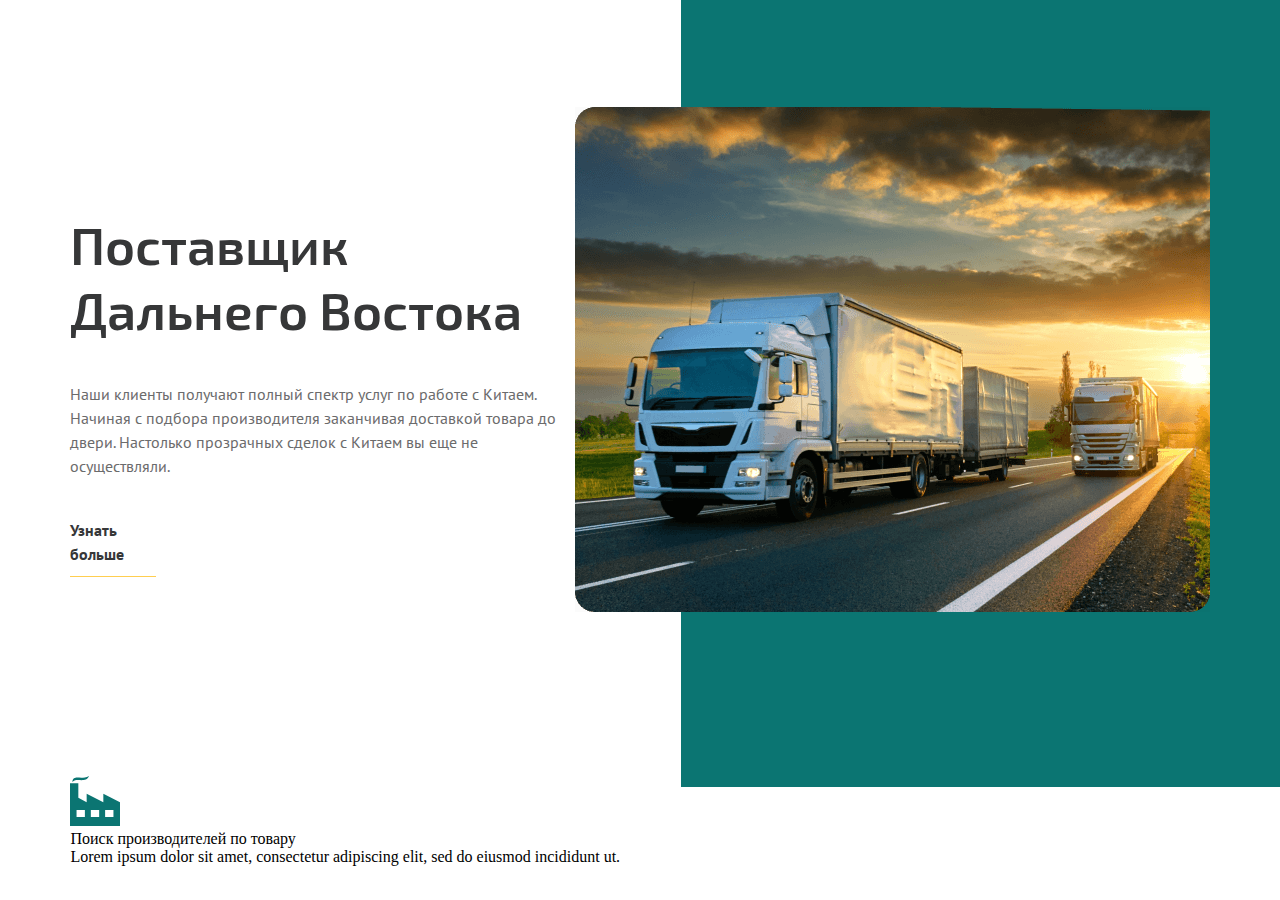
==== index.html @ 2aefa434 "first commit" ====
<!DOCTYPE html>
<html lang="en">
<head>
    <meta charset="UTF-8">
    <meta http-equiv="X-UA-Compatible" content="IE=edge">
    <meta name="viewport" content="width=device-width, initial-scale=1.0">
    <link rel="stylesheet" href="css/main.min.css">
    <title>EXAM№2</title>
</head>
<body>
    <header class="header">
        <div class="container">
            <div class="header_trucks">
                <div class="header_trucks-texts">
                    <p>Поставщик Дальнего Востока</p>
                    <p>Наши клиенты получают полный спектр услуг по работе с Китаем. Начиная с подбора производителя заканчивая доставкой товара до двери. Настолько прозрачных сделок с Китаем вы еще не осуществляли.
                    </p>
                    <p>Узнать больше</p>
                </div>
                <div class="header_trucks-image">
                    <img src="img_exam/adir-Cargo-Insurance 1.png" alt="">
                </div>
            </div>
        </div>
        <div class="header_green"></div>
    </header>
    <main class="main">
        <section class="section">
            <div class="container">
                <div class="main_section-products">
                    <div class="section1-products_factory">
                        <img src="img_exam/foctory.svg" alt="">
                        <p>Поиск производителей по товару</p>
                        <p>Lorem ipsum dolor sit amet, consectetur adipiscing elit, sed do eiusmod incididunt ut.</p>
                    </div>
                    
                </div>
            </div>
        </section>
    </main>
</body>
</html>
---- css/main.min.css ----
@import"../css/font.css";*{margin:0;padding:0;-webkit-box-sizing:border-box;box-sizing:border-box}li{list-style:none}a{text-decoration:none}.container{max-width:1440px;width:89%;margin:0 auto}.header{width:100%;height:776px;padding-top:109px}.header_trucks{width:100%;height:505px;display:-webkit-box;display:-ms-flexbox;display:flex;-webkit-box-pack:justify;-ms-flex-pack:justify;justify-content:space-between;-webkit-box-align:center;-ms-flex-align:center;align-items:center}.header_trucks-texts{height:299px;width:47%}.header_trucks-texts :first-child{font-family:"Exo 2";font-style:normal;font-weight:600;font-size:52px;line-height:125%;color:#363738}.header_trucks-texts :nth-child(2){font-family:"PT Sans";font-style:normal;font-weight:400;font-size:16px;line-height:150%;color:#6b6b6c;margin:40px 0}.header_trucks-texts :last-child{font-family:"PT Sans";font-style:normal;font-weight:700;font-size:16px;line-height:150%;color:#363738;padding-bottom:10px;border-bottom:1.5px solid #ffce50;width:17%}.header_green{width:599px;height:787px;background:#0b7572;position:absolute;top:0;right:0;z-index:-1}/*# sourceMappingURL=main.min.css.map */
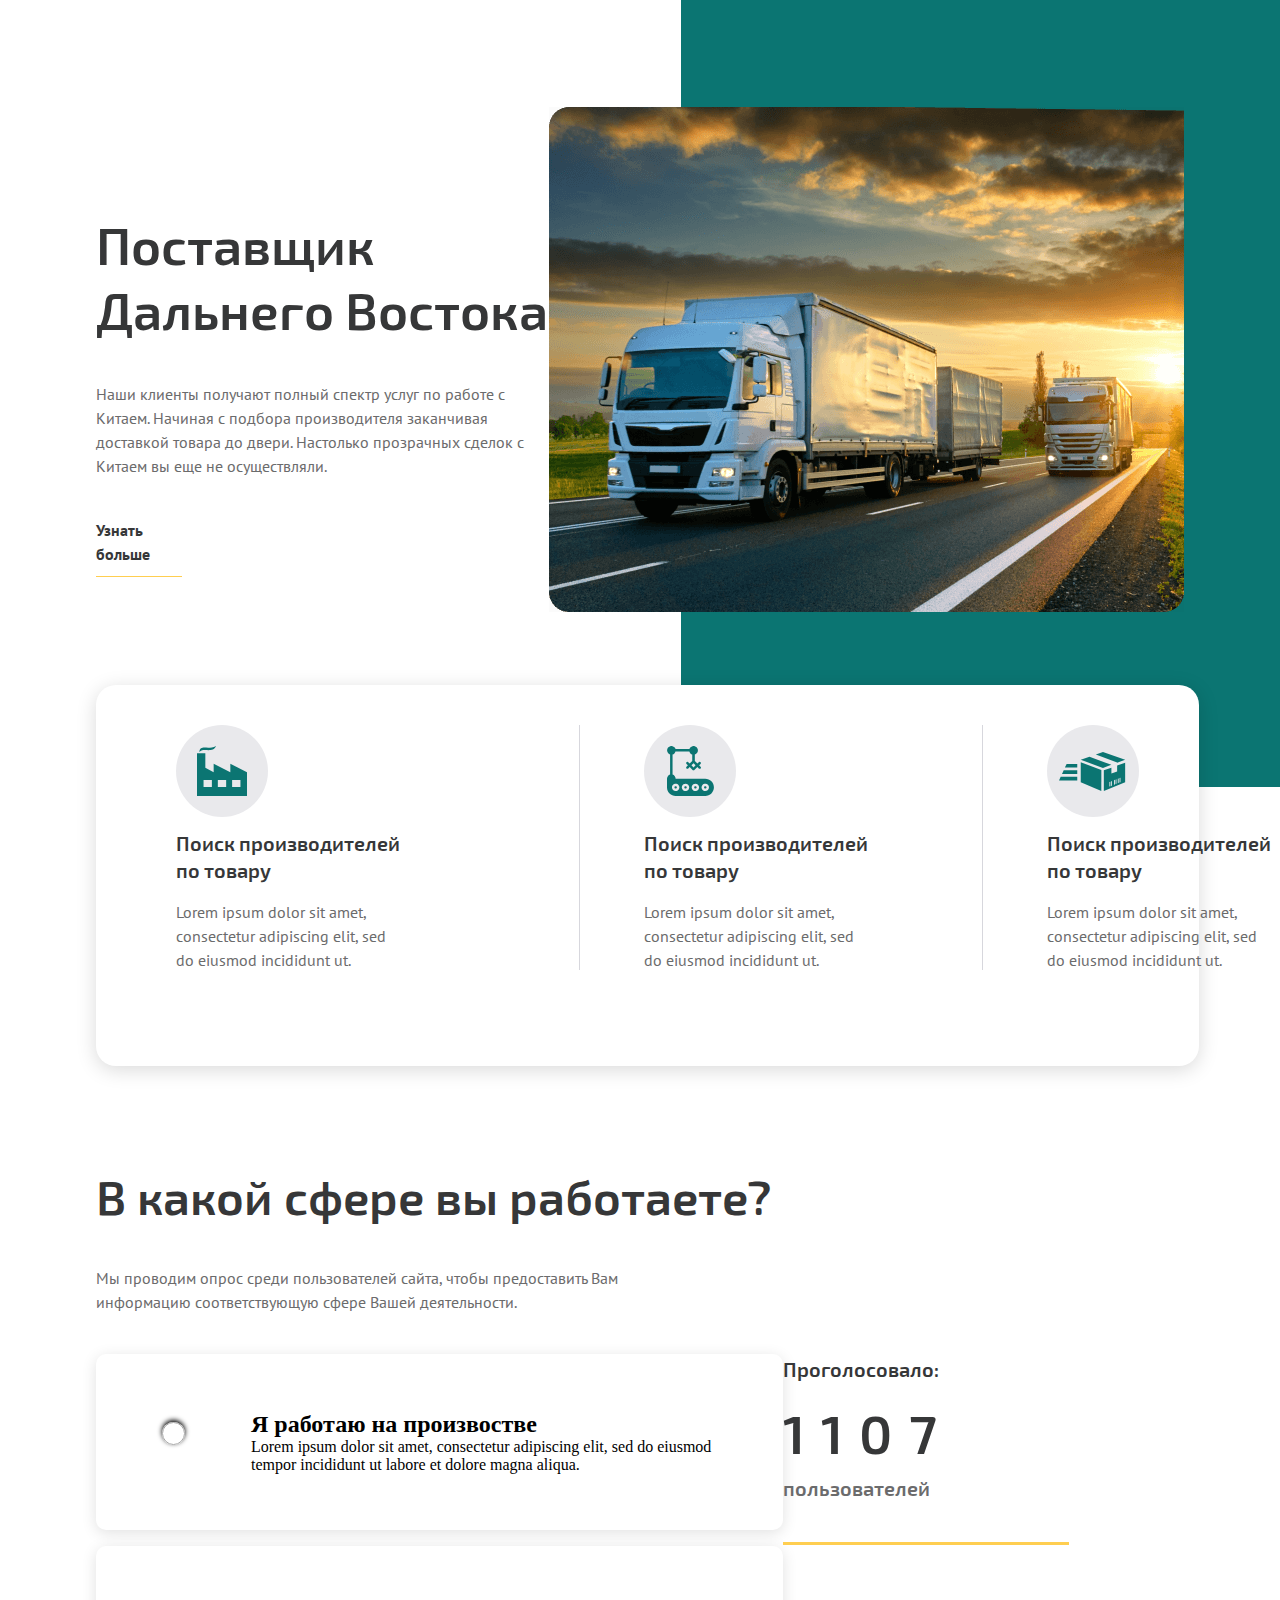
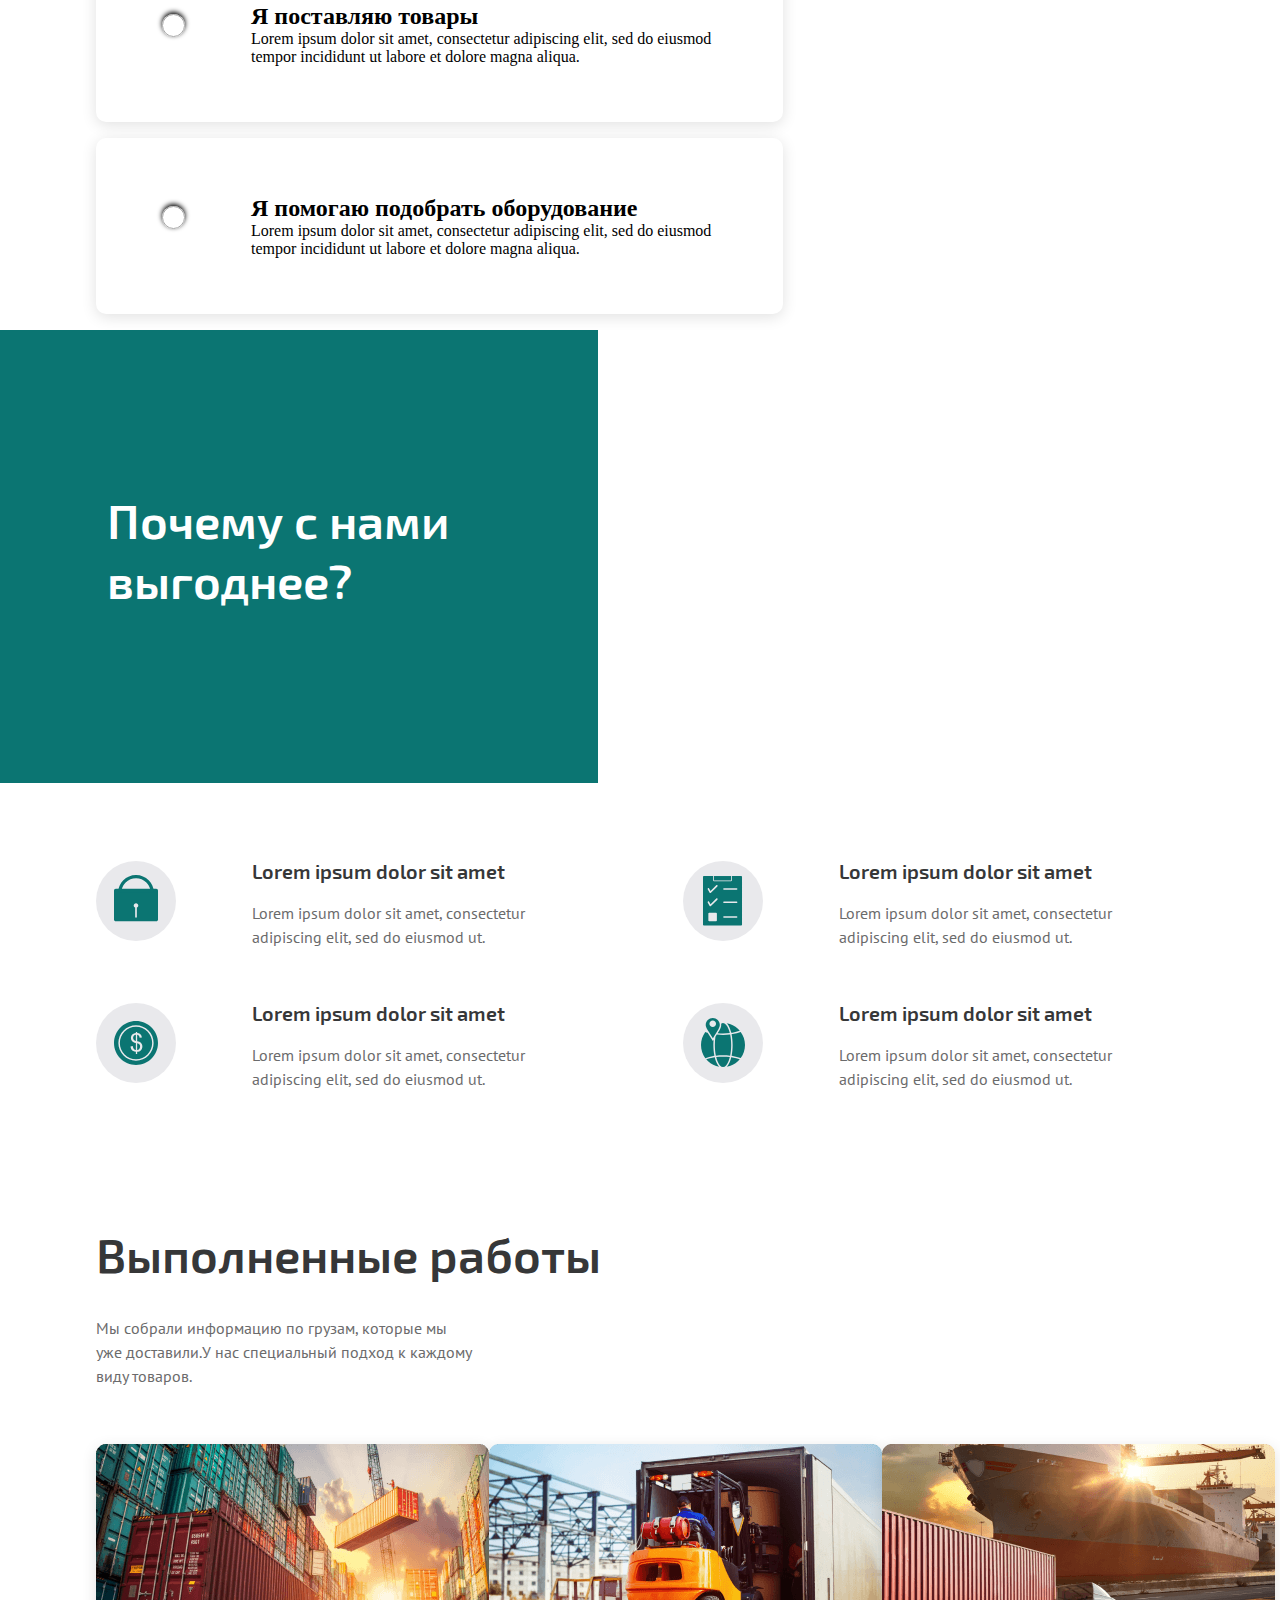
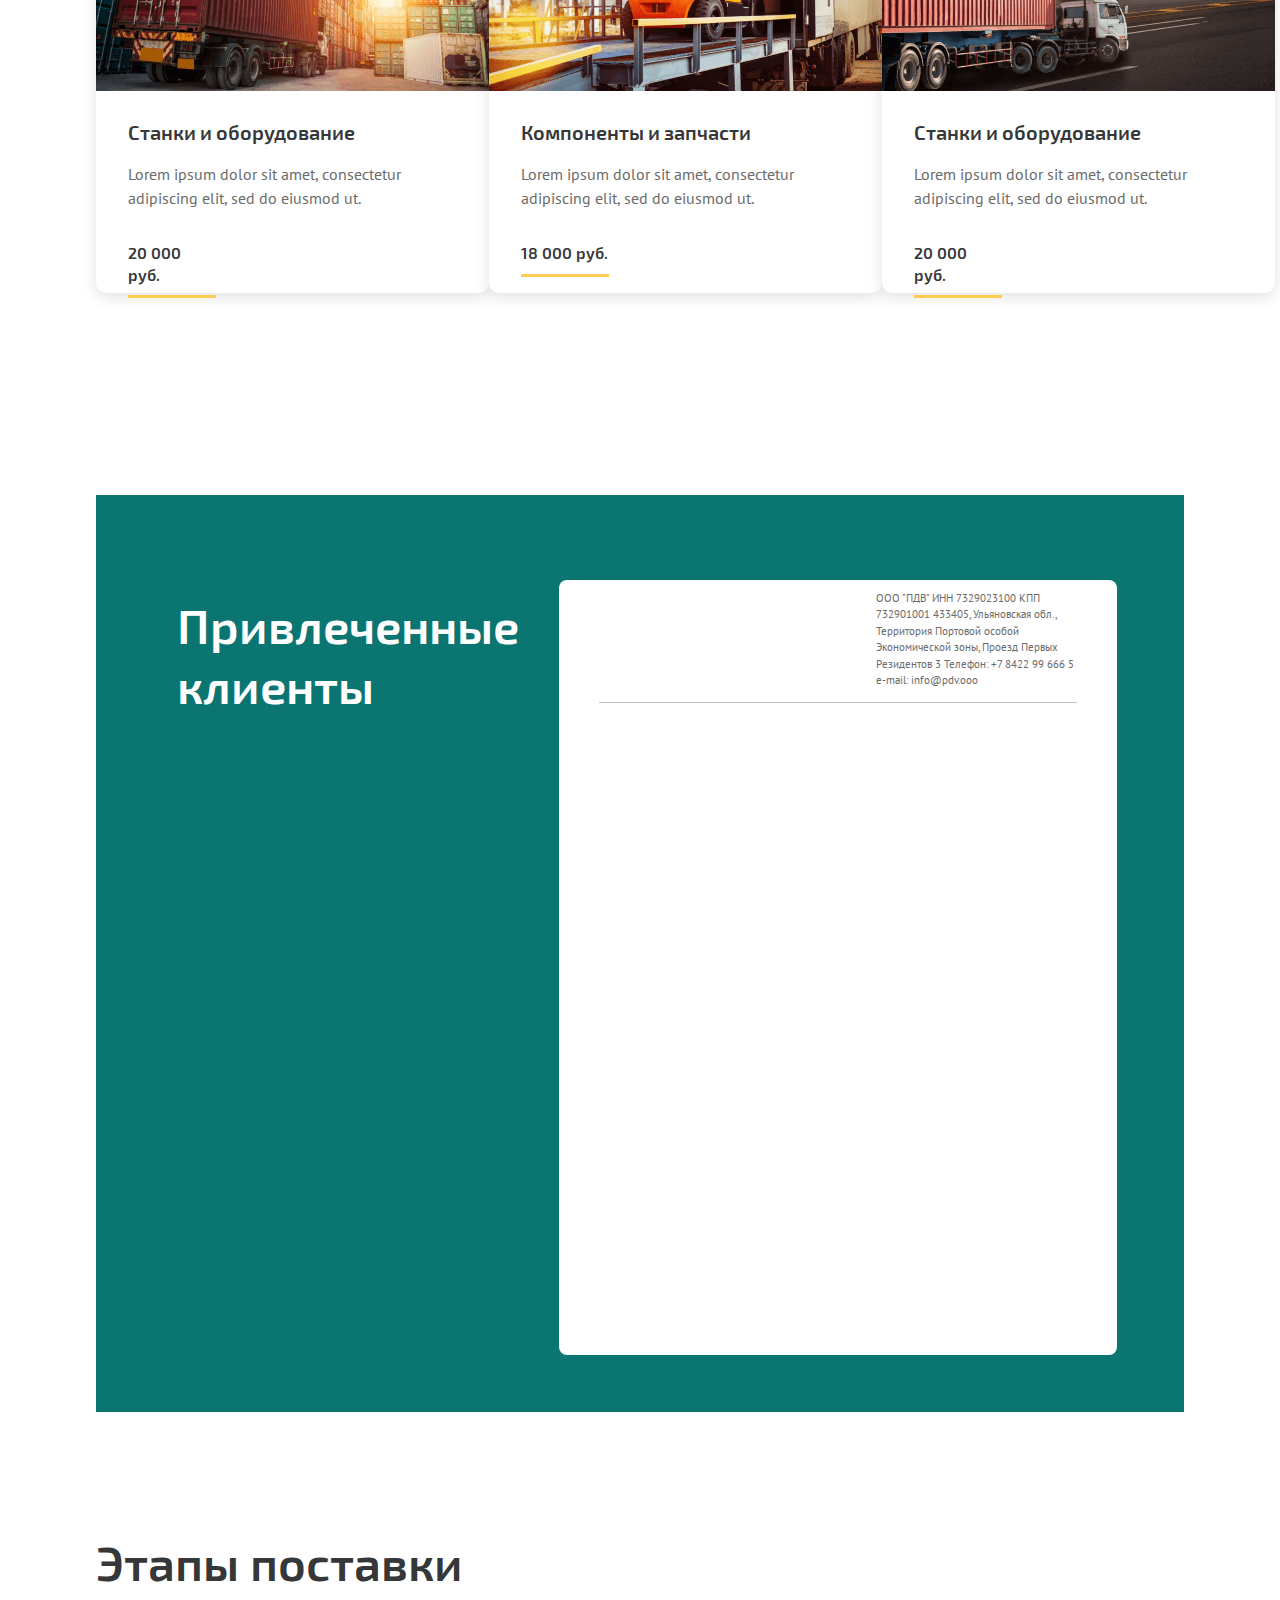
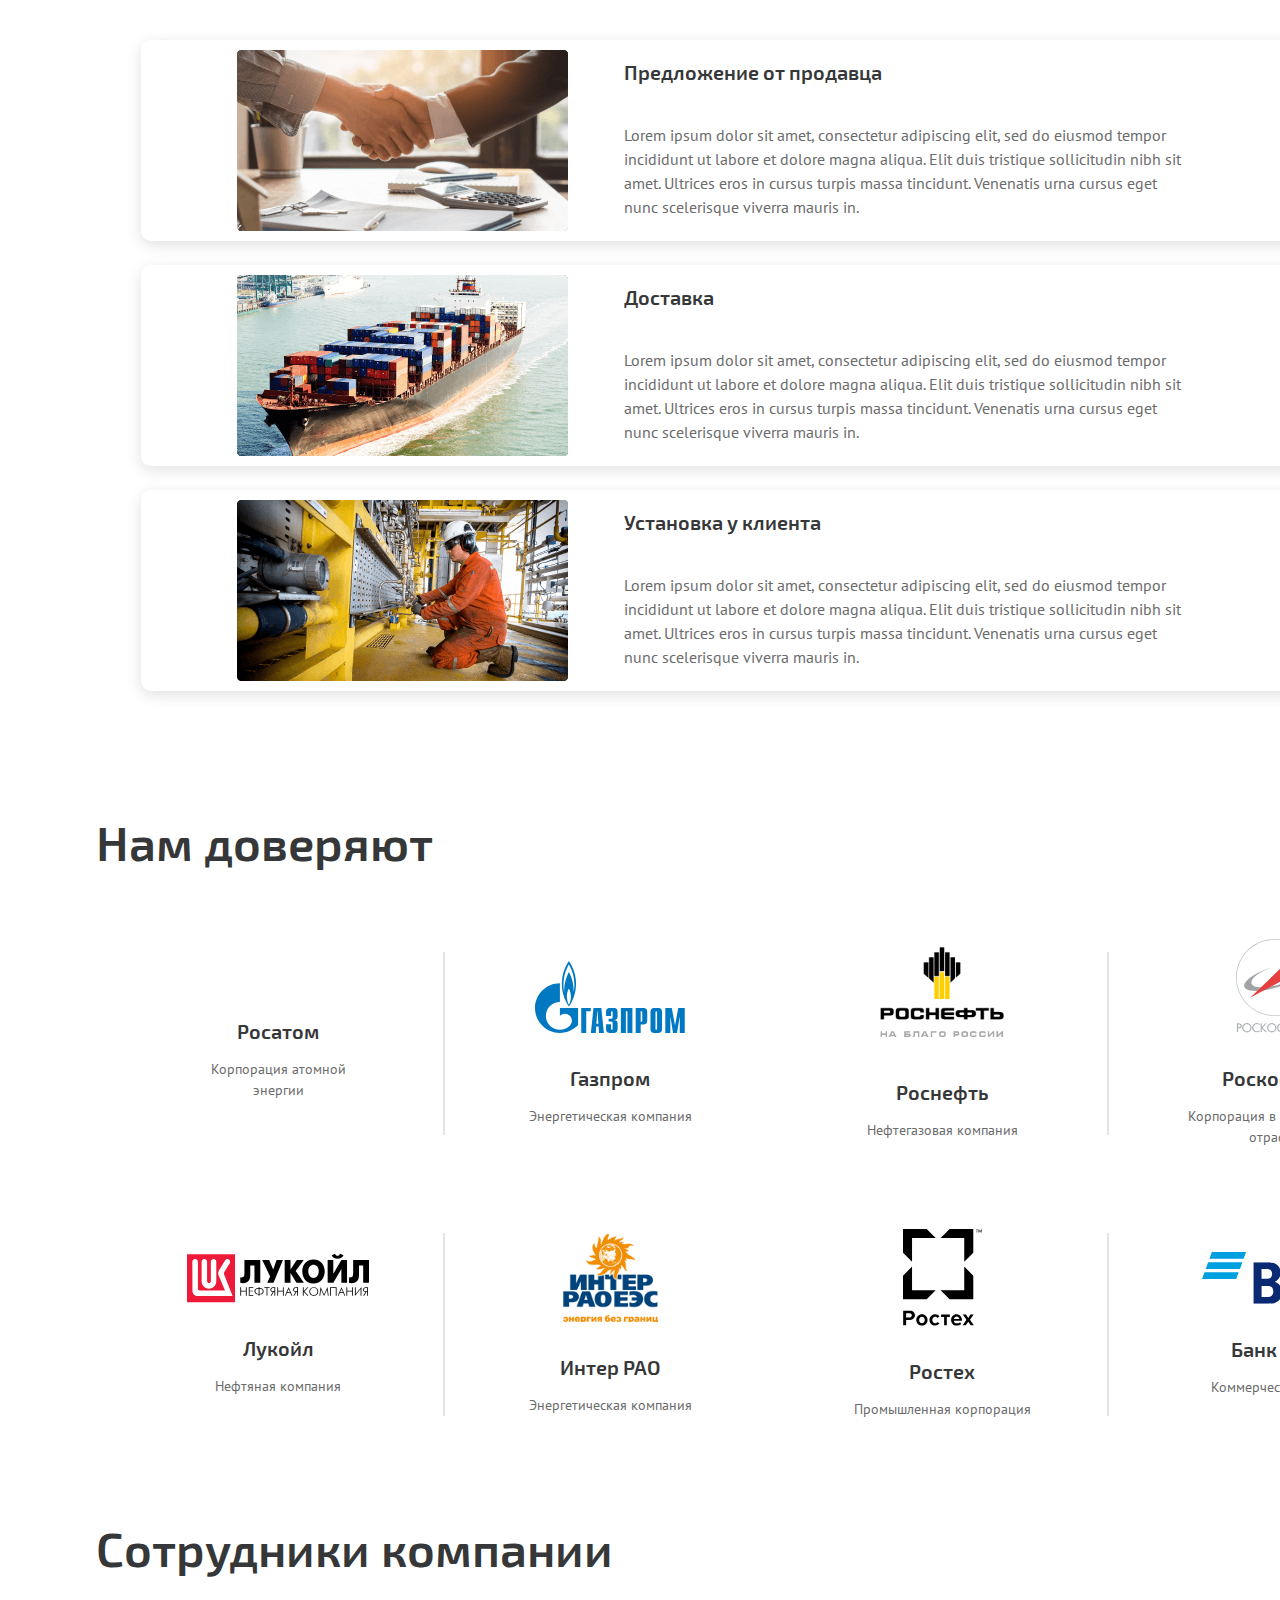
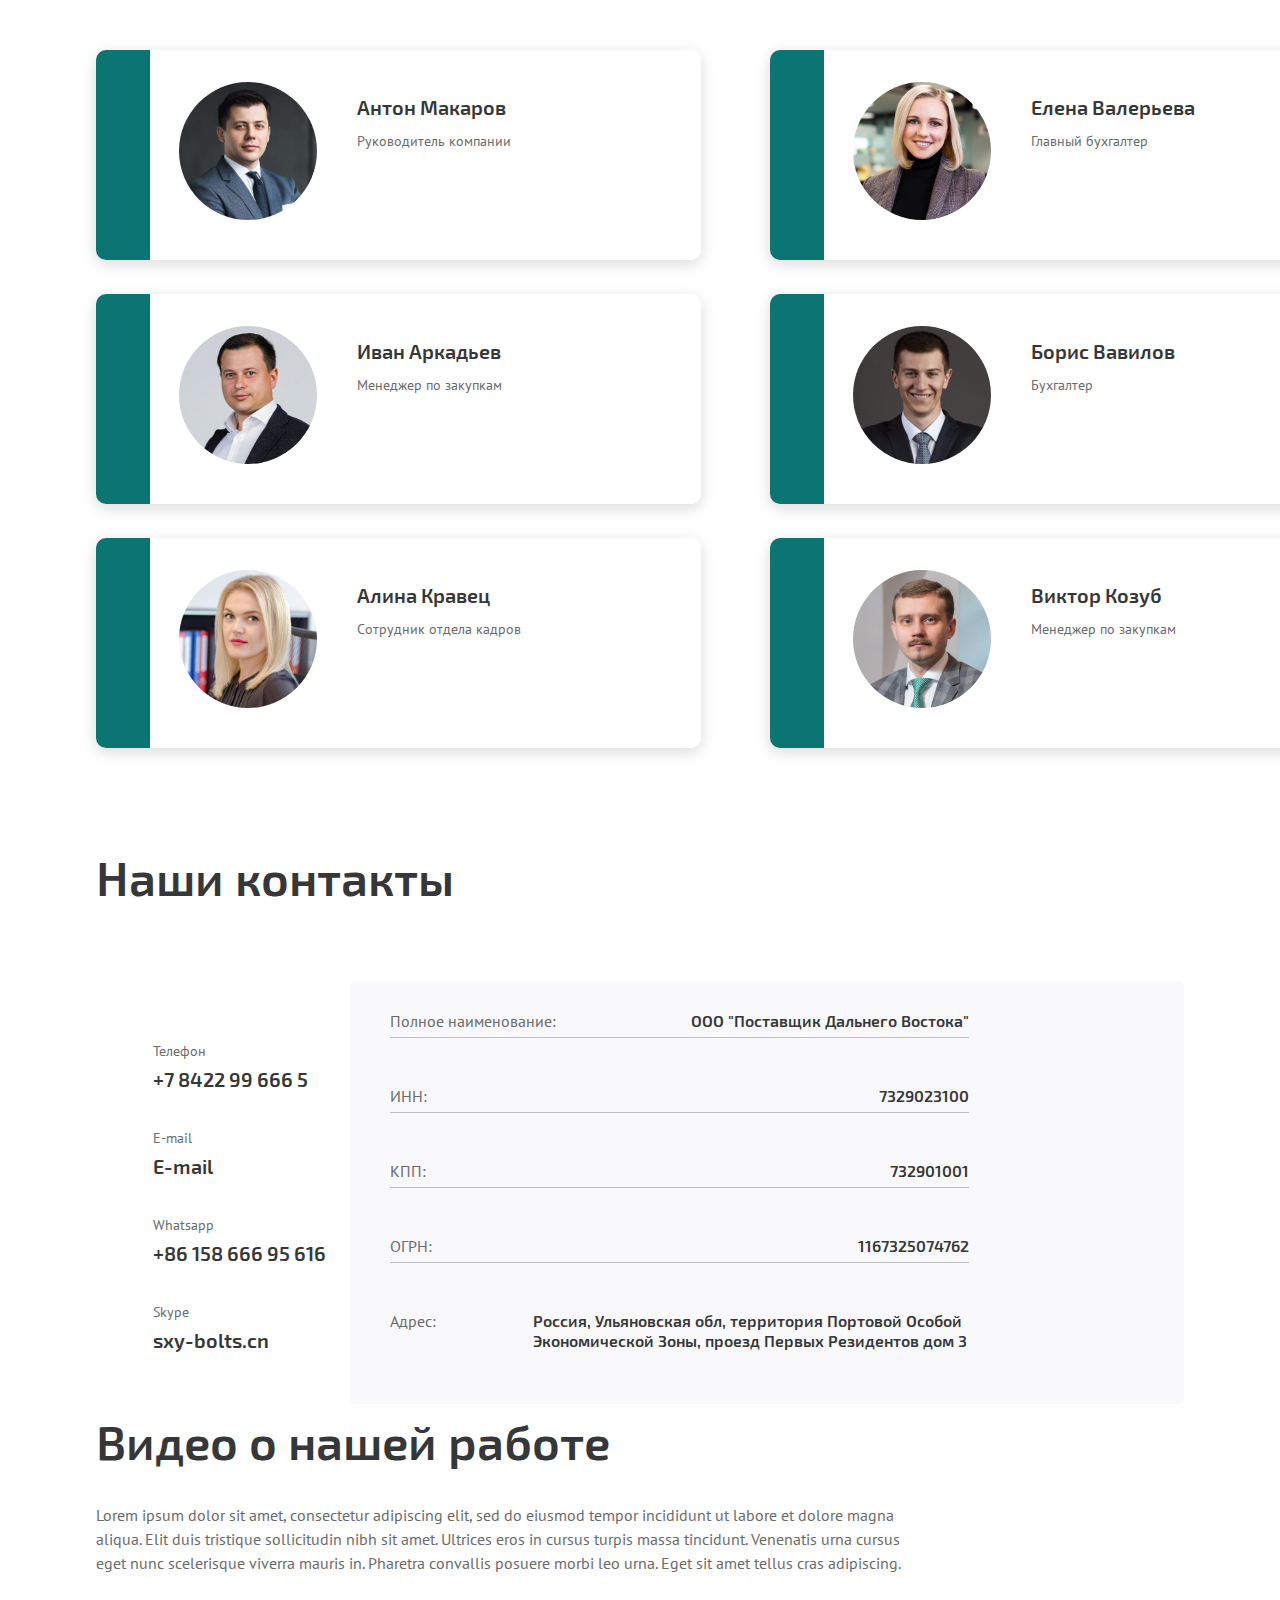
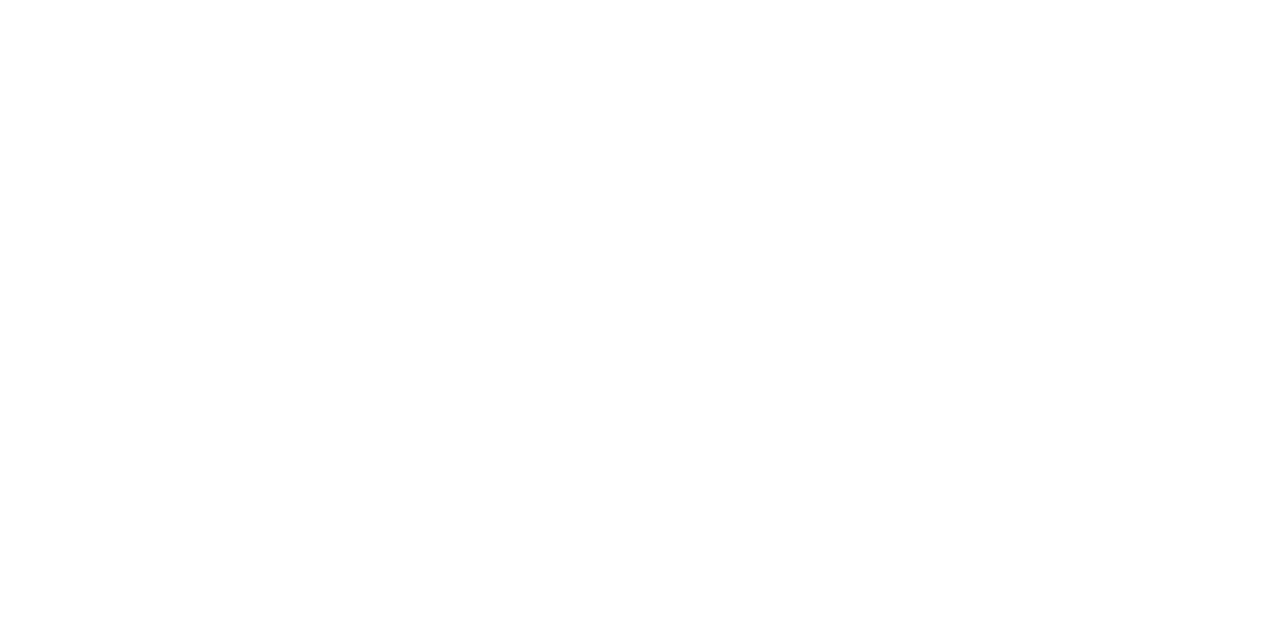
==== commit 5ffcf911: "I finished" ====
--- a/index.html
+++ b/index.html
@@ -5,6 +5,7 @@
     <meta http-equiv="X-UA-Compatible" content="IE=edge">
     <meta name="viewport" content="width=device-width, initial-scale=1.0">
     <link rel="stylesheet" href="css/main.min.css">
+    <link rel="stylesheet" href="https://cdnjs.cloudflare.com/ajax/libs/font-awesome/6.1.2/css/all.min.css" integrity="sha512-1sCRPdkRXhBV2PBLUdRb4tMg1w2YPf37qatUFeS7zlBy7jJI8Lf4VHwWfZZfpXtYSLy85pkm9GaYVYMfw5BC1A==" crossorigin="anonymous" referrerpolicy="no-referrer" />
     <title>EXAM№2</title>
 </head>
 <body>
@@ -12,7 +13,7 @@
         <div class="container">
             <div class="header_trucks">
                 <div class="header_trucks-texts">
-                    <p>Поставщик Дальнего Востока</p>
+                    <h1>Поставщик Дальнего Востока</h1>
                     <p>Наши клиенты получают полный спектр услуг по работе с Китаем. Начиная с подбора производителя заканчивая доставкой товара до двери. Настолько прозрачных сделок с Китаем вы еще не осуществляли.
                     </p>
                     <p>Узнать больше</p>
@@ -29,12 +30,470 @@
             <div class="container">
                 <div class="main_section-products">
                     <div class="section1-products_factory">
-                        <img src="img_exam/foctory.svg" alt="">
-                        <p>Поиск производителей по товару</p>
-                        <p>Lorem ipsum dolor sit amet, consectetur adipiscing elit, sed do eiusmod incididunt ut.</p>
+                        <img src="img_exam/icon.svg" alt="">
+                        <div class="section1-products_factory-teex">
+                            <p>Поиск производителей по товару</p>
+                            <p>Lorem ipsum dolor sit amet, consectetur adipiscing elit, sed do eiusmod incididunt ut.</p>
+                        </div>
                     </div>
                     
-                </div>
+                    <div class="section1-products_factory b1">
+                        <img src="img_exam/icon (1).svg" alt="">
+                        <div class="section1-products_factory-teex">
+                            <p>Поиск производителей по товару</p>
+                            <p>Lorem ipsum dolor sit amet, consectetur adipiscing elit, sed do eiusmod incididunt ut.</p>
+                        </div>
+                    </div>
+
+                    <div class="section1-products_factory b1">
+                        <img src="img_exam/icon (2).svg" alt="">
+                        <div class="section1-products_factory-teex">
+                            <p>Поиск производителей по товару</p>
+                            <p>Lorem ipsum dolor sit amet, consectetur adipiscing elit, sed do eiusmod incididunt ut.</p>
+                        </div>
+                    </div>
+                </div>
+            </div>
+        </section>
+
+        <section class="section_checkbox">
+            <div class="container">
+                <h2 class="section_checkbox-header">В какой сфере вы работаете?</h2>
+                <p class="section_checkbox-text-1">Мы проводим опрос среди пользователей сайта, чтобы предоставить Вам информацию соответствующую сфере Вашей деятельности.</p>
+
+                <div class="section_checkbox-number">
+                    <div class="section_checkbox-div">
+                    <form action="" class="checkbox-form">
+                        <label>
+                            <input type="radio" name="box">
+                            <span class="heckbox-form-span"></span>
+                            <div class="section_chekbox-texts">
+                                <h2>Я работаю на произвостве</h2>
+                                <p>Lorem ipsum dolor sit amet, consectetur adipiscing elit, sed do eiusmod tempor incididunt ut labore et dolore magna aliqua. </p>
+                            </div>
+                        </label>
+    
+                        <label>
+                            <input type="radio" name="box">
+                            <span class="heckbox-form-span"></span>
+                            <div class="section_chekbox-texts">
+                                <h2>Я поставляю товары</h2>
+                                <p>Lorem ipsum dolor sit amet, consectetur adipiscing elit, sed do eiusmod tempor incididunt ut labore et dolore magna aliqua. </p>
+                            </div>
+                        </label>
+    
+                        <label>
+                            <input type="radio" name="box">
+                            <span class="heckbox-form-span"></span>
+                            <div class="section_chekbox-texts">
+                                <h2>Я помогаю подобрать оборудование</h2>
+                                <p>Lorem ipsum dolor sit amet, consectetur adipiscing elit, sed do eiusmod tempor incididunt ut labore et dolore magna aliqua. </p>
+                            </div>
+                        </label>
+                    </form>
+                    </div>
+
+                    <div class="section_checkbox-text">
+                        <h3>Проголосовало:</h3>
+                        <p><strong class="section_checkbox-text-num">1107</strong> пользователей</p>
+                    </div>
+                </div>
+            </div>
+        </section>
+
+        <section class="section_why">
+            <div class="section_why-grbox">
+                <h2>Почему с нами выгоднее?</h2>
+            </div>
+            <div class="section_why-grtranse"></div>
+            <div class="section_why-truck"></div>
+        </section>
+
+        <section class="section_advantages">
+            <div class="container">
+                <div class="section_advantages-boxes">
+                    <div class="section_advantages-box1">
+                        <div class="section_advantages-box1-img">
+                            <img src="./img_exam/Group 8.svg" alt="">
+                        </div>
+                        
+                        <div class="section_advantages-box1-text">
+                            <h2>Lorem ipsum dolor sit amet</h2>
+                            <p>Lorem ipsum dolor sit amet, consectetur adipiscing elit, sed do eiusmod ut.</p>
+                        </div>
+                    </div>
+                    
+                    <div class="section_advantages-box1">
+                        <div class="section_advantages-box1-img">
+                            <img src="./img_exam/Group 10.svg" alt="">
+                        </div>
+                        
+                        <div class="section_advantages-box1-text">
+                            <h2>Lorem ipsum dolor sit amet</h2>
+                            <p>Lorem ipsum dolor sit amet, consectetur adipiscing elit, sed do eiusmod ut.</p>
+                        </div>
+                    </div>
+
+                    <div class="section_advantages-box1">
+                        <div class="section_advantages-box1-img">
+                            <img src="./img_exam/Group 9.svg" alt="">
+                        </div>
+                        
+                        <div class="section_advantages-box1-text">
+                            <h2>Lorem ipsum dolor sit amet</h2>
+                            <p>Lorem ipsum dolor sit amet, consectetur adipiscing elit, sed do eiusmod ut.</p>
+                        </div>
+                    </div>
+
+                    <div class="section_advantages-box1">
+                        <div class="section_advantages-box1-img">
+                            <img src="./img_exam/Group 11.svg" alt="">
+                        </div>
+                        
+                        <div class="section_advantages-box1-text">
+                            <h2>Lorem ipsum dolor sit amet</h2>
+                            <p>Lorem ipsum dolor sit amet, consectetur adipiscing elit, sed do eiusmod ut.</p>
+                        </div>
+                    </div>
+                </div>
+            </div>
+        </section>
+
+        <section class="section_containers">
+            <div class="container">
+                <h2 class="section_containers-header">Выполненные работы</h2>
+                <p class="section_containers-text">Мы собрали информацию по грузам, которые мы уже доставили.У нас специальный подход к каждому виду товаров.</p>
+            </div>
+
+            <div class="container">
+                <div class="section_containers-boxes">
+                    <div class="section_containers-box1">
+                        <img src="./img_exam/multi_factory.png" alt="">
+                        <h2>Станки и оборудование</h2>
+                        <p>Lorem ipsum dolor sit amet, consectetur adipiscing elit, sed do eiusmod ut.</p>
+                        <p class="section_containers-box1-lch">20 000 руб.</p>
+                    </div>
+
+                    <div class="section_containers-box1">
+                        <img src="./img_exam/lego_fac.png" alt="">
+                        <h2>Компоненты и запчасти</h2>
+                        <p>Lorem ipsum dolor sit amet, consectetur adipiscing elit, sed do eiusmod ut.</p>
+                        <p class="section_containers-box1-lch">18 000 руб.</p>
+                    </div>
+
+                    <div class="section_containers-box1">
+                        <img src="./img_exam/euro_track.png" alt="">
+                        <h2>Станки и оборудование</h2>
+                        <p>Lorem ipsum dolor sit amet, consectetur adipiscing elit, sed do eiusmod ut.</p>
+                        <p class="section_containers-box1-lch">20 000 руб.</p>
+                    </div>
+                </div>
+            </div>
+        </section>
+
+        <section class="section_table">
+            <div class="container">
+                <div class="section_table-main">
+                    <div class="section_table-main-header">
+                        <h3>Привлеченные клиенты</h3>
+                    </div>
+
+                    <div class="section_table-main-header-table">
+                        <div class="section_header-table-start">
+                            <div class="section_header-table-start1">
+                                <img src="img_exam/pdv.svg" alt="">
+                            </div>
+                            <div class="section_header-table-start2">
+                                <p>
+                                    ООО "ПДВ" ИНН 7329023100 КПП 732901001
+                                    433405, Ульяновская обл., Территория Портовой особой Экономической зоны, Проезд Первых Резидентов 3 Телефон: +7 8422 99 666 5 e-mail: info@pdv.ooo
+                                </p>
+                            </div>
+                        </div>
+                        
+                        <img src="img_exam/table.png" alt="">
+                    </div>
+                </div>
+            </div>
+        </section>
+
+        <section class="section_handshake">
+            <div class="container">
+                <h2>Этапы поставки </h2>
+
+                <div class="section_handshake-boxes">
+                    <div class="section_handshake-box1">
+                        <img src="img_exam/hands.png" alt="">
+                        <div class="section_handshake-box1-texts">
+                            <h3>Предложение от продавца</h3>
+                            <img src="img_exam/bor-bot.svg" alt="">
+                            <p>Lorem ipsum dolor sit amet, consectetur adipiscing elit, sed do eiusmod tempor incididunt ut labore et dolore magna aliqua. Elit duis tristique sollicitudin nibh sit amet. Ultrices eros in cursus turpis massa tincidunt. Venenatis urna cursus eget nunc scelerisque viverra mauris in. </p>
+                        </div>
+                    </div>
+
+                    <div class="section_handshake-box1">
+                        <img src="img_exam/ship.png" alt="">
+                        <div class="section_handshake-box1-texts">
+                            <h3>Доставка</h3>
+                            <img src="img_exam/bor-bot.svg" alt="">
+                            <p>Lorem ipsum dolor sit amet, consectetur adipiscing elit, sed do eiusmod tempor incididunt ut labore et dolore magna aliqua. Elit duis tristique sollicitudin nibh sit amet. Ultrices eros in cursus turpis massa tincidunt. Venenatis urna cursus eget nunc scelerisque viverra mauris in. </p>
+                        </div>
+                    </div>
+
+                    <div class="section_handshake-box1">
+                        <img src="img_exam/worker.png" alt="">
+                        <div class="section_handshake-box1-texts">
+                            <h3>Установка у клиента</h3>
+                            <img src="img_exam/bor-bot.svg" alt="">
+                            <p>Lorem ipsum dolor sit amet, consectetur adipiscing elit, sed do eiusmod tempor incididunt ut labore et dolore magna aliqua. Elit duis tristique sollicitudin nibh sit amet. Ultrices eros in cursus turpis massa tincidunt. Venenatis urna cursus eget nunc scelerisque viverra mauris in. </p>
+                        </div>
+                    </div>
+                </div>
+            </div>
+        </section>
+
+        <section class="section_companies">
+            <div class="container">
+                <h2 class="section_companies-h2">Нам доверяют</h2>
+
+                <div class="section_companies-table">
+                    <div class="section_companies-table-box1">
+                        <img src="img_exam/logotip-rosatom 1.svg" alt="">
+                        <h3>Росатом</h3>
+                        <p>Корпорация атомной энергии</p>
+                    </div>
+
+                    <div class="section_companies-table-box1 b_no">
+                        <img src="img_exam/layer1.svg" alt="">
+                        <h3>Газпром</h3>
+                        <p>Энергетическая компания</p>
+                    </div>
+
+                    <div class="section_companies-table-box1">
+                        <img src="img_exam/logo 1.svg" alt="">
+                        <h3>Роснефть</h3>
+                        <p>Нефтегазовая компания</p>
+                    </div>
+
+                    <div class="section_companies-table-box1 b_no">
+                        <img src="img_exam/Group.svg" alt="">
+                        <h3>Роскосмос</h3>
+                        <p>Корпорация в космической отрасли</p>
+                    </div>
+
+                    <div class="section_companies-table-box1">
+                        <img src="img_exam/layer1 (1).svg" alt="">
+                        <h3>Лукойл</h3>
+                        <p>Нефтяная компания</p>
+                    </div>
+
+                    <div class="section_companies-table-box1 b_no">
+                        <img src="img_exam/logo_main 1.svg" alt="">
+                        <h3>Интер РАО</h3>
+                        <p>Энергетическая компания</p>
+                    </div>
+
+                    <div class="section_companies-table-box1 ll01">
+                        <img src="img_exam/rostech.svg" alt="">
+                        <h3>Ростех</h3>
+                        <p>Промышленная корпорация</p>
+                    </div>
+
+                    <div class="section_companies-table-box1 b_no ll01">
+                        <img src="img_exam/8.svg" alt="">
+                        <h3>Банк ВТБ</h3>
+                        <p>Коммерческий банк </p>
+                    </div>
+                </div>
+            </div>
+        </section>
+
+        <section class="section_writers">
+            <div class="container">
+                <h2>Сотрудники компании</h2>
+
+                <div class="section_writers-boxes">
+                    <div class="section_writers-box1">
+                        <div class="section_writers-box1-img">
+                            <img src="img_exam/Ellipse 10.svg" alt="">
+                        </div>
+
+                        <div class="section_writers-box1-text">
+                            <h3>Антон Макаров</h3>
+                            <p>Руководитель компании</p>
+                            <img src="img_exam/bor-bot.svg" alt="">
+                            <div class="section_writers-box1-media">
+                                <img src="img_exam/instagram.svg" alt="">
+                                <img src="img_exam/vk.svg" alt="">
+                                <img src="img_exam/linkedin.svg" alt="">
+                            </div>
+                        </div>
+                    </div>
+
+                    <div class="section_writers-box1">
+                        <div class="section_writers-box1-img">
+                            <img src="img_exam/Ellipse 11 (1).svg" alt="">
+                        </div>
+
+                        <div class="section_writers-box1-text">
+                            <h3>Елена Валерьева</h3>
+                            <p>Главный бухгалтер</p>
+                            <img src="img_exam/bor-bot.svg" alt="">
+                            <div class="section_writers-box1-media">
+                                <img src="img_exam/instagram.svg" alt="">
+                                <img src="img_exam/vk.svg" alt="">
+                                <img src="img_exam/linkedin.svg" alt="">
+                            </div>
+                        </div>
+                    </div>
+
+                    <div class="section_writers-box1">
+                        <div class="section_writers-box1-img">
+                            <img src="img_exam/Ellipse 11.svg" alt="">
+                        </div>
+
+                        <div class="section_writers-box1-text">
+                            <h3>Иван Аркадьев </h3>
+                            <p>Менеджер по закупкам</p>
+                            <img src="img_exam/bor-bot.svg" alt="">
+                            <div class="section_writers-box1-media">
+                                <img src="img_exam/instagram.svg" alt="">
+                                <img src="img_exam/vk.svg" alt="">
+                                <img src="img_exam/linkedin.svg" alt="">
+                            </div>
+                        </div>
+                    </div>
+
+                    <div class="section_writers-box1">
+                        <div class="section_writers-box1-img">
+                            <img src="img_exam/Ellipse 10 (2).svg" alt="">
+                        </div>
+
+                        <div class="section_writers-box1-text">
+                            <h3>Борис Вавилов</h3>
+                            <p>Бухгалтер</p>
+                            <img src="img_exam/bor-bot.svg" alt="">
+                            <div class="section_writers-box1-media">
+                                <img src="img_exam/instagram.svg" alt="">
+                                <img src="img_exam/vk.svg" alt="">
+                                <img src="img_exam/linkedin.svg" alt="">
+                            </div>
+                        </div>
+                    </div>
+
+                    <div class="section_writers-box1">
+                        <div class="section_writers-box1-img">
+                            <img src="img_exam/Ellipse 10 (1).svg" alt="">
+                        </div>
+
+                        <div class="section_writers-box1-text">
+                            <h3>Алина Кравец</h3>
+                            <p>Сотрудник отдела кадров</p>
+                            <img src="img_exam/bor-bot.svg" alt="">
+                            <div class="section_writers-box1-media">
+                                <img src="img_exam/instagram.svg" alt="">
+                                <img src="img_exam/vk.svg" alt="">
+                                <img src="img_exam/linkedin.svg" alt="">
+                            </div>
+                        </div>
+                    </div>
+
+                    <div class="section_writers-box1">
+                        <div class="section_writers-box1-img">
+                            <img src="img_exam/Ellipse 11 (2).svg" alt="">
+                        </div>
+
+                        <div class="section_writers-box1-text">
+                            <h3>Виктор Козуб</h3>
+                            <p>Менеджер по закупкам</p>
+                            <img src="img_exam/bor-bot.svg" alt="">
+                            <div class="section_writers-box1-media">
+                                <img src="img_exam/instagram.svg" alt="">
+                                <img src="img_exam/vk.svg" alt="">
+                                <img src="img_exam/linkedin.svg" alt="">
+                            </div>
+                        </div>
+                    </div>
+                </div>
+            </div>
+        </section>
+
+        <section class="section_contacts">
+            <div class="container">
+                <h2 class="section_contacts-h2">Наши контакты</h2>
+                
+                <div class="section_contacts-webs">
+                    <div class="section_contacts-phnum">
+                        <div class="section_contacts-phnum-box1">
+                            <img src="img_exam/phone.svg" alt="">
+                            <div class="section_contacts-phnum-box1-texts">
+                                <h4>Телефон</h4>
+                                <p>+7 8422 99 666 5</p>
+                            </div>
+                        </div>
+
+                        <div class="section_contacts-phnum-box1">
+                            <img src="img_exam/email.svg" alt="">
+                            <div class="section_contacts-phnum-box1-texts">
+                                <h4>E-mail</h4>
+                                <p>E-mail</p>
+                            </div>
+                        </div>
+
+                        <div class="section_contacts-phnum-box1">
+                            <img src="img_exam/whatsup.svg" alt="">
+                            <div class="section_contacts-phnum-box1-texts">
+                                <h4>Whatsapp</h4>
+                                <p>+86 158 666 95 616</p>
+                            </div>
+                        </div>
+
+                        <div class="section_contacts-phnum-box1">
+                            <img src="img_exam/sky.svg" alt="">
+                            <div class="section_contacts-phnum-box1-texts">
+                                <h4>Skype</h4>
+                                <p>sxy-bolts.cn</p>
+                            </div>
+                        </div>
+                    </div>
+
+                    <div class="section_contacts-passw">
+                        <div class="section_contacts-passw1">
+                            <div class="section_contacts-passw12">
+                                <h3>Полное наименование:</h3>
+                                <p>ООО "Поставщик Дальнего Востока"</p>
+                            </div>
+
+                            <div class="section_contacts-passw12">
+                                <h3>ИНН:</h3>
+                                <p>7329023100</p>
+                            </div>
+
+                            <div class="section_contacts-passw12">
+                                <h3>КПП:</h3>
+                                <p>732901001</p>
+                            </div>
+
+                            <div class="section_contacts-passw12">
+                                <h3>ОГРН:</h3>
+                                <p>1167325074762</p>
+                            </div>
+
+                            <div class="section_contacts-passw12 la">
+                                <h3>Адрес:</h3>
+                                <p class="la1">Россия, Ульяновская обл, территория Портовой Особой Экономической Зоны, проезд Первых Резидентов дом 3</p>
+                            </div>
+                        </div>
+                    </div>
+                </div>
+            </div>
+        </section>
+
+        <section class="section_video">
+            <div class="container">
+                <h2 class="section_video-h2">Видео о нашей работе</h2>
+                <p class="section_video-p">Lorem ipsum dolor sit amet, consectetur adipiscing elit, sed do eiusmod tempor incididunt ut labore et dolore magna aliqua. Elit duis tristique sollicitudin nibh sit amet. Ultrices eros in cursus turpis massa tincidunt. Venenatis urna cursus eget nunc scelerisque viverra mauris in. Pharetra convallis posuere morbi leo urna. Eget sit amet tellus cras adipiscing. </p>
+                <video muted loop width="100%" height="100%" autoplay src="img_exam/production ID_4011752 (1).mp4"></video>
             </div>
         </section>
     </main>
--- a/css/main.min.css
+++ b/css/main.min.css
@@ -1 +1 @@
-@import"../css/font.css";*{margin:0;padding:0;-webkit-box-sizing:border-box;box-sizing:border-box}li{list-style:none}a{text-decoration:none}.container{max-width:1440px;width:89%;margin:0 auto}.header{width:100%;height:776px;padding-top:109px}.header_trucks{width:100%;height:505px;display:-webkit-box;display:-ms-flexbox;display:flex;-webkit-box-pack:justify;-ms-flex-pack:justify;justify-content:space-between;-webkit-box-align:center;-ms-flex-align:center;align-items:center}.header_trucks-texts{height:299px;width:47%}.header_trucks-texts :first-child{font-family:"Exo 2";font-style:normal;font-weight:600;font-size:52px;line-height:125%;color:#363738}.header_trucks-texts :nth-child(2){font-family:"PT Sans";font-style:normal;font-weight:400;font-size:16px;line-height:150%;color:#6b6b6c;margin:40px 0}.header_trucks-texts :last-child{font-family:"PT Sans";font-style:normal;font-weight:700;font-size:16px;line-height:150%;color:#363738;padding-bottom:10px;border-bottom:1.5px solid #ffce50;width:17%}.header_green{width:599px;height:787px;background:#0b7572;position:absolute;top:0;right:0;z-index:-1}/*# sourceMappingURL=main.min.css.map */+@import"../css/font.css";*{margin:0;padding:0}li{list-style:none}a{text-decoration:none}.container{max-width:1440px;width:85%;margin:0 auto}.header{width:100%;height:776px;padding-top:109px}.header_trucks{width:100%;height:505px;display:-webkit-box;display:-ms-flexbox;display:flex;-webkit-box-pack:justify;-ms-flex-pack:justify;justify-content:space-between;-webkit-box-align:center;-ms-flex-align:center;align-items:center}.header_trucks-texts{height:299px;width:47%}.header_trucks-texts :first-child{font-family:"Exo 2";font-style:normal;font-weight:600;font-size:52px;line-height:125%;color:#363738}.header_trucks-texts :nth-child(2){font-family:"PT Sans";font-style:normal;font-weight:400;font-size:16px;line-height:150%;color:#6b6b6c;margin:40px 0}.header_trucks-texts :last-child{font-family:"PT Sans";font-style:normal;font-weight:700;font-size:16px;line-height:150%;color:#363738;padding-bottom:10px;border-bottom:1.5px solid #ffce50;width:19%}.header_green{width:599px;height:787px;background:#0b7572;position:absolute;top:0;right:0;z-index:-1}.main_section-products{width:94%;height:341px;background:#fff;-webkit-box-shadow:0px 4px 20px rgba(0,0,0,.15);box-shadow:0px 4px 20px rgba(0,0,0,.15);border-radius:20px;display:grid;grid-template-columns:repeat(3, 228px);grid-template-rows:repeat(3, 245px);grid-column-gap:175px;padding:40px 0 0 80px;margin-top:-200px}.b1{border-left:1px solid #d7d7dd;width:228px;padding-left:64px}.section1-products_factory-teex{margin-top:-15px}.section1-products_factory-teex :first-child{font-family:"Exo 2";font-style:normal;font-weight:600;font-size:20px;line-height:135%;margin:24px 0 16px;color:#363738}.section1-products_factory-teex :last-child{font-family:"PT Sans";font-style:normal;font-weight:400;font-size:16px;line-height:150%;color:#6b6b6c}.section{margin-bottom:100px}.checkbox-form label{display:-webkit-box;display:-ms-flexbox;display:flex;margin-bottom:16px;-webkit-box-pack:space-evenly;-ms-flex-pack:space-evenly;justify-content:space-evenly;width:687px;height:176px;background:#fff;-webkit-box-shadow:0px 3px 15px rgba(0,0,0,.12);box-shadow:0px 3px 15px rgba(0,0,0,.12);border-radius:10px;-webkit-box-align:center;-ms-flex-align:center;align-items:center}.checkbox-form label input{display:none}.section_checkbox-header{font-family:"Exo 2";font-style:normal;font-weight:600;font-size:48px;line-height:125%;color:#363738;margin-bottom:32px}.section_checkbox-text-1{font-family:"PT Sans";font-style:normal;font-weight:400;font-size:16px;line-height:150%;margin:40px 0;width:53%;color:#6b6b6c}.section_checkbox-text{font-family:"PT Sans";font-style:normal;font-weight:400;font-size:16px;line-height:150%;color:#6b6b6c;width:27%;margin-right:115px}.section_checkbox-text h3{font-family:"Exo 2";font-style:normal;font-weight:600;font-size:20px;line-height:150%;color:#363738}.section_checkbox-text p{font-family:"Exo 2";font-style:normal;font-weight:600;font-size:20px;line-height:150%;color:#6b6b6c;padding:8px 0 39px;border-bottom:3px solid #ffce50}.section_checkbox-number{width:100%;display:-webkit-box;display:-ms-flexbox;display:flex;-webkit-box-pack:justify;-ms-flex-pack:justify;justify-content:space-between}.section_checkbox-text-num{font-family:"Exo 2";font-style:normal;font-weight:600;font-size:54px;line-height:150%;letter-spacing:.3em;color:#363738}.heckbox-form-span{width:21px;height:21px;border-radius:50%;border:.5px solid #a7a7a7;-webkit-box-shadow:0px -2px 5px 0px #000;box-shadow:0px -2px 5px 0px #000;-webkit-box-sizing:content-box;box-sizing:content-box;margin-top:-18px}.section_chekbox-texts{width:466px}input:checked+.heckbox-form-span{background-color:#1d651d}.section_why{width:100%;height:453px;display:-webkit-box;display:-ms-flexbox;display:flex}.section_why-truck{background-image:url(../img_exam/truck.png);position:absolute;background-repeat:no-repeat;right:0;width:1040px;height:453px;z-index:-1}.section_why-grbox{width:491px;background:#0b7572;padding:160px 0 0 107px}.section_why-grbox h2{font-family:"Exo 2";font-style:normal;z-index:1;font-weight:600;font-size:48px;line-height:125%;color:#fff}.section_why-grtranse{width:349px;height:453.5px;background-image:url(../img_exam/Rectangle\ 8\ \(1\).png)}.section_advantages-boxes{width:76%;padding-top:80px;height:239px;display:grid;grid-template-columns:repeat(2, 447px);grid-template-rows:repeat(2, 80px);grid-row-gap:62px;grid-column-gap:140px}.section_advantages-box1{display:-webkit-box;display:-ms-flexbox;display:flex;-webkit-box-pack:justify;-ms-flex-pack:justify;justify-content:space-between;-webkit-box-align:center;-ms-flex-align:center;align-items:center}.section_advantages-box1-text{width:291px}.section_advantages-box1-text h2{font-family:"Exo 2";font-style:normal;font-weight:600;font-size:20px;line-height:135%;color:#363738;margin-bottom:16px}.section_advantages-box1-text p{font-family:"PT Sans";font-style:normal;font-weight:400;font-size:16px;line-height:150%;color:#6b6b6c}.section_advantages{margin-bottom:122px}.section_containers{margin-bottom:212px}.section_containers-header{font-family:"Exo 2";font-style:normal;font-weight:600;font-size:48px;line-height:125%;margin-bottom:32px;color:#363738}.section_containers-text{font-family:"PT Sans";font-style:normal;font-weight:400;font-size:16px;line-height:150%;color:#6b6b6c;width:35%;margin-bottom:56px}.section_containers-boxes{width:100%;height:439px;display:grid;grid-template-columns:repeat(3, 393px);grid-template-rows:449px;-webkit-box-pack:justify;-ms-flex-pack:justify;justify-content:space-between}.section_containers-box1{background:#fff;-webkit-box-shadow:0px 4px 15px rgba(0,0,0,.12);box-shadow:0px 4px 15px rgba(0,0,0,.12);border-radius:10px}.section_containers-box1 h2{font-family:"Exo 2";font-style:normal;font-weight:600;font-size:20px;line-height:135%;color:#363738;padding-left:32px;padding-top:24px}.section_containers-box1 :nth-child(3){font-family:"PT Sans";font-style:normal;font-weight:400;font-size:16px;line-height:150%;margin:16px 0 32px;color:#6b6b6c;padding-left:32px;margin-right:70px}.section_containers-box1-lch{font-family:"Exo 2";font-style:normal;font-weight:600;font-size:16px;line-height:135%;color:#363738;border-bottom:3px solid #ffce50;padding-bottom:10px;margin-left:32px;margin-right:273px}.section_table-main{width:100%;height:917px;display:-webkit-box;display:-ms-flexbox;display:flex;-webkit-box-pack:justify;-ms-flex-pack:justify;justify-content:space-between;background-color:#0b7572}.section_table{margin-bottom:120px}.section_table-main-header h3{font-family:"Exo 2";font-style:normal;font-weight:600;font-size:48px;line-height:125%;color:#fff;width:50%;padding:100px 0 0 81px}.section_table-main-header-table{width:652px;height:747px;left:621px;top:3727px;background:#fff;border-radius:8px;padding:28px 40px 0 40px;margin:85px 67px 0 0}.section_header-table-start2{width:42%}.section_header-table-start2 p{font-family:"PT Sans";font-style:normal;font-weight:400;font-size:11px;line-height:150%;color:#6b6b6c}.section_header-table-start{width:100%;height:62px;display:-webkit-box;display:-ms-flexbox;display:flex;-webkit-box-align:center;-ms-flex-align:center;align-items:center;-webkit-box-pack:justify;-ms-flex-pack:justify;justify-content:space-between;padding-bottom:32px;border-bottom:1.8px solid silver;margin-bottom:32px}.section_handshake{width:100%;height:880px}.section_handshake h2{font-family:"Exo 2";font-style:normal;font-weight:600;font-size:48px;line-height:125%;color:#363738}.section_handshake-boxes{width:100%;height:783px;display:grid;padding:48px 0 0 45px;grid-template-columns:repeat(1, 1183px);grid-template-rows:repeat(3, 225px)}.section_handshake-box1{background:#fff;-webkit-box-shadow:0px 4px 15px rgba(0,0,0,.12);box-shadow:0px 4px 15px rgba(0,0,0,.12);border-radius:10px;padding:32px 132px 32px 96px;display:-webkit-box;display:-ms-flexbox;display:flex;-webkit-box-align:center;-ms-flex-align:center;align-items:center;-webkit-box-pack:justify;-ms-flex-pack:justify;justify-content:space-between;margin-bottom:24px}.section_handshake-box1-texts{width:568px;height:156px;margin-bottom:-12px;margin-top:-18px}.section_handshake-box1-texts h3{font-family:"Exo 2";font-style:normal;font-weight:600;font-size:20px;line-height:125%;color:#363738;margin-bottom:10px}.section_handshake-box1-texts p{font-family:"PT Sans";font-style:normal;margin-top:10px;font-weight:400;font-size:16px;line-height:150%;color:#6b6b6c}.section_companies{width:100%;height:576px;margin-bottom:130px}.section_companies-h2{font-family:"Exo 2";font-style:normal;font-weight:600;font-size:48px;line-height:125%;color:#363738}.section_companies-table{display:grid;padding:80px 0 0 90px;grid-template-columns:repeat(4, 184px);grid-template-rows:repeat(2, 183px);grid-row-gap:98px;grid-column-gap:148px}.section_companies-table-box1{border-right:2px solid #e4e4e4;padding-right:73px;height:100%;width:184px;display:-webkit-box;display:-ms-flexbox;display:flex;-webkit-box-orient:vertical;-webkit-box-direction:normal;-ms-flex-direction:column;flex-direction:column;-webkit-box-pack:center;-ms-flex-pack:center;justify-content:center;-webkit-box-align:center;-ms-flex-align:center;align-items:center;margin:0 60px 97.4px 0}.section_companies-table-box1 h3{font-family:"Exo 2";font-style:normal;font-weight:600;font-size:20px;line-height:135%;text-align:center;color:#363738;margin:32px 0 14px}.section_companies-table-box1 p{font-family:"PT Sans";font-style:normal;font-weight:400;font-size:14px;line-height:150%;text-align:center;color:#6b6b6c}.b_no{padding:0;border:none}.section_writers{width:100%;height:799px;margin-bottom:130px}.section_writers h2{font-family:"Exo 2";font-style:normal;font-weight:600;font-size:48px;line-height:125%;margin-bottom:72px;color:#363738}.section_writers-boxes{width:100%;display:grid;grid-template-columns:repeat(2, 605px);grid-row-gap:34px;grid-column-gap:69px;grid-template-rows:repeat(3, 210px)}.section_writers-box1{background:-webkit-gradient(linear, left top, right top, color-stop(9%, #0B7572), color-stop(9%, rgb(255, 255, 255)));background:-o-linear-gradient(left, #0B7572 9%, rgb(255, 255, 255) 9%);background:linear-gradient(90deg, #0B7572 9%, rgb(255, 255, 255) 9%);-webkit-box-shadow:0px 4px 15px rgba(0,0,0,.15);box-shadow:0px 4px 15px rgba(0,0,0,.15);border-radius:10px;padding:32px 179px 0 83px;display:-webkit-box;display:-ms-flexbox;display:flex;-webkit-box-pack:justify;-ms-flex-pack:justify;justify-content:space-between;-webkit-box-align:center;-ms-flex-align:center;align-items:center;padding:23px 179px 27px 83px}.section_writers-box1-text{width:165px;height:117px}.section_writers-box1-text h3{font-family:"Exo 2";font-style:normal;font-weight:600;font-size:20px;line-height:24px;color:#363738}.section_writers-box1-text p{font-family:"PT Sans";font-style:normal;font-weight:400;font-size:14px;line-height:150%;color:#6b6b6c;margin:12px 0 0px}.section_writers-box1-media{width:118px;height:23px;display:-webkit-box;display:-ms-flexbox;display:flex;-webkit-box-pack:justify;-ms-flex-pack:justify;justify-content:space-between;-webkit-box-align:center;-ms-flex-align:center;align-items:center;margin-top:23px}.section_contacts{width:100%;height:504px;margin-bottom:60px}.section_contacts-h2{font-family:"Exo 2";font-style:normal;font-weight:600;font-size:48px;line-height:125%;color:#363738;margin-bottom:94px}.section_contacts-webs{width:100%;height:383px;display:-webkit-box;display:-ms-flexbox;display:flex;-webkit-box-pack:justify;-ms-flex-pack:justify;justify-content:space-between;-webkit-box-align:center;-ms-flex-align:center;align-items:center}.section_contacts-phnum{width:248px;height:304px;display:grid;grid-template-rows:repeat(4, 43px);grid-template-columns:repeat(1, 232px);grid-row-gap:44px}.section_contacts-phnum-box1{display:-webkit-box;display:-ms-flexbox;display:flex;-webkit-box-pack:justify;-ms-flex-pack:justify;justify-content:space-between;-webkit-box-align:center;-ms-flex-align:center;align-items:center}.section_contacts-phnum-box1-texts{width:175px;height:43px}.section_contacts-phnum-box1-texts h4{font-family:"PT Sans";font-style:normal;font-weight:400;font-size:14px;line-height:150%;color:#6b6b6c;margin-bottom:5px}.section_contacts-phnum-box1-texts p{font-family:"Exo 2";font-style:normal;font-weight:600;font-size:20px;line-height:24px;color:#363738}.section_contacts-passw{width:794px;height:383px;background:#f9f9fb;border-radius:5px;padding:40px 0 0 40px}.section_contacts-passw1{display:grid;grid-template-columns:514px;grid-template-rows:repeat(5, 15px);grid-row-gap:60px}.section_contacts-passw12{display:-webkit-box;display:-ms-flexbox;display:flex;-webkit-box-pack:justify;-ms-flex-pack:justify;justify-content:space-between;-webkit-box-align:center;-ms-flex-align:center;align-items:center;width:579px;padding-bottom:16px;margin-bottom:32px;border-bottom:1px solid #bebebe}.section_contacts-passw12 h3{font-family:"PT Sans";font-style:normal;font-weight:400;font-size:16px;line-height:125%;color:#6b6b6c}.section_contacts-passw12 p{font-family:"Exo 2";font-style:normal;font-weight:600;font-size:16px;line-height:125%;color:#363738}.la{border:none}.la1{margin-left:97px;margin-top:20px}.section_video-h2{font-family:"Exo 2";font-style:normal;font-weight:600;font-size:48px;line-height:125%;color:#363738}.section_video{width:100%}.section_video-p{font-family:"PT Sans";font-style:normal;font-weight:400;font-size:16px;line-height:150%;color:#6b6b6c;padding:32px 0 40px;width:76%}video{width:87%;height:621px}@media only screen and (max-width: 766px){.header_green{width:177px;height:743px}.header_trucks{display:block}.header_trucks-texts :first-child{font-family:"Exo 2";width:197%;font-style:normal;font-weight:600;font-size:44px;line-height:125%;color:#363738}.header_trucks-texts :nth-child(2){font-family:"PT Sans";font-style:normal;font-weight:400;font-size:16px;line-height:150%;color:#6b6b6c;width:125%}.header_trucks-texts :last-child{width:38%}.header_trucks-image img{width:671px;height:314px;margin-top:21px}.header{height:743px;margin-bottom:130px}.main_section-products{display:grid;grid-template-columns:690px;grid-template-rows:repeat(3, 164px);grid-row-gap:69px;border:none;width:0px;height:0;-webkit-box-shadow:none;box-shadow:none}.b1{border-left:none;padding-left:0}.section{margin-bottom:815px}.section_checkbox-text{display:none}.section_advantages-boxes{width:76%;padding-left:115px;padding-top:80px;height:239px;display:grid;grid-template-columns:repeat(1, 447px);grid-template-rows:repeat(4, 80px);grid-row-gap:62px;grid-column-gap:140px}.section_advantages{margin-bottom:292px}.section_containers-text{font-family:"PT Sans";font-style:normal;font-weight:400;font-size:16px;line-height:150%;color:#6b6b6c;width:73%;margin-bottom:56px}.section_containers-boxes{width:100%;height:439px;display:grid;grid-template-columns:690px;grid-template-rows:repeat(3, 422px);-webkit-box-pack:justify;-ms-flex-pack:justify;justify-content:space-between;grid-row-gap:32px}.section_containers-box1 img{width:690px;height:247px}.section_containers-box1-lch{font-family:"Exo 2";font-style:normal;font-weight:600;font-size:16px;line-height:135%;color:#363738;border-bottom:3px solid #ffce50;padding-bottom:10px;margin-right:569px}.section_containers-box1>h2{font-family:"Exo 2";font-style:normal;font-weight:600;font-size:20px;line-height:135%;color:#363738;padding-left:32px;padding-top:24px}.section_table-main{width:766px;margin-left:-61px;height:917px;display:block}.section_containers{margin-bottom:966px}.section_table-main-header-table{width:621px;height:660px;margin-left:39px}.section_handshake-box1 img{display:none}.section_handshake-boxes{width:100%;height:783px;display:grid;padding:48px 0 0 30px;grid-template-columns:repeat(1, 650px);grid-template-rows:repeat(3, 225px)}.section_companies-table{display:grid;padding:80px 0 0 90px;grid-template-columns:repeat(2, 184px);grid-template-rows:repeat(4, 183px);grid-row-gap:98px;grid-column-gap:148px}.section_writers{width:100%;height:799px;margin-bottom:826px}.ll01{display:none}.section_writers-boxes{width:100%;display:grid;grid-template-columns:repeat(2, 330px);grid-row-gap:34px;grid-column-gap:29px;grid-template-rows:repeat(2, 283px)}.section_writers-box1{display:block}.section_writers-box1-media{width:118px;height:23px;display:-webkit-box;display:-ms-flexbox;display:flex;-webkit-box-pack:justify;-ms-flex-pack:justify;justify-content:space-between;-webkit-box-align:center;-ms-flex-align:center;align-items:center;margin-top:9px;margin-left:19px}.section_writers-box1-text{width:165px;height:117px;text-align:center}.section_contacts-phnum{margin-bottom:38px}.section_why-truck{background-image:url(../img_exam/truck.png);position:absolute;background-repeat:no-repeat;right:0;width:1079px;height:453px;z-index:-1}.section_contacts-passw{width:643px;height:383px;background:#f9f9fb;border-radius:5px;padding:40px 0 0 40px}.section_video-p{font-family:"PT Sans";font-style:normal;font-weight:400;font-size:16px;line-height:150%;color:#6b6b6c;padding:32px 0 40px;width:76%;margin-bottom:-133px}.section1-products_factory{display:-webkit-box;display:-ms-flexbox;display:flex;-webkit-box-pack:justify;-ms-flex-pack:justify;justify-content:space-between;-webkit-box-align:center;-ms-flex-align:center;align-items:center;width:641px;margin-left:-84px;padding:17px 0 0 18px;height:164px;background:#fff;-webkit-box-shadow:0px 4px 15px rgba(0,0,0,.12);box-shadow:0px 4px 15pxrgba 0,0,0,.12;border-radius:20px}.section1-products_factory img{margin-right:32px}.section_why-grtranse{width:708px;background-repeat:no-repeat;height:453.5px;background-image:url(../img_exam/Rectangle\ 8\ \(1\).png)}.section_contacts{width:100%;height:504px;margin-bottom:455px}.section_contacts-webs{display:block}.section_companies{width:100%;height:576px;margin-bottom:672px}.section_table-main-header h3{font-family:"Exo 2";font-style:normal;font-weight:600;font-size:48px;line-height:125%;color:#fff;width:50%;padding:10px 5px 0 81px}}/*# sourceMappingURL=main.min.css.map */